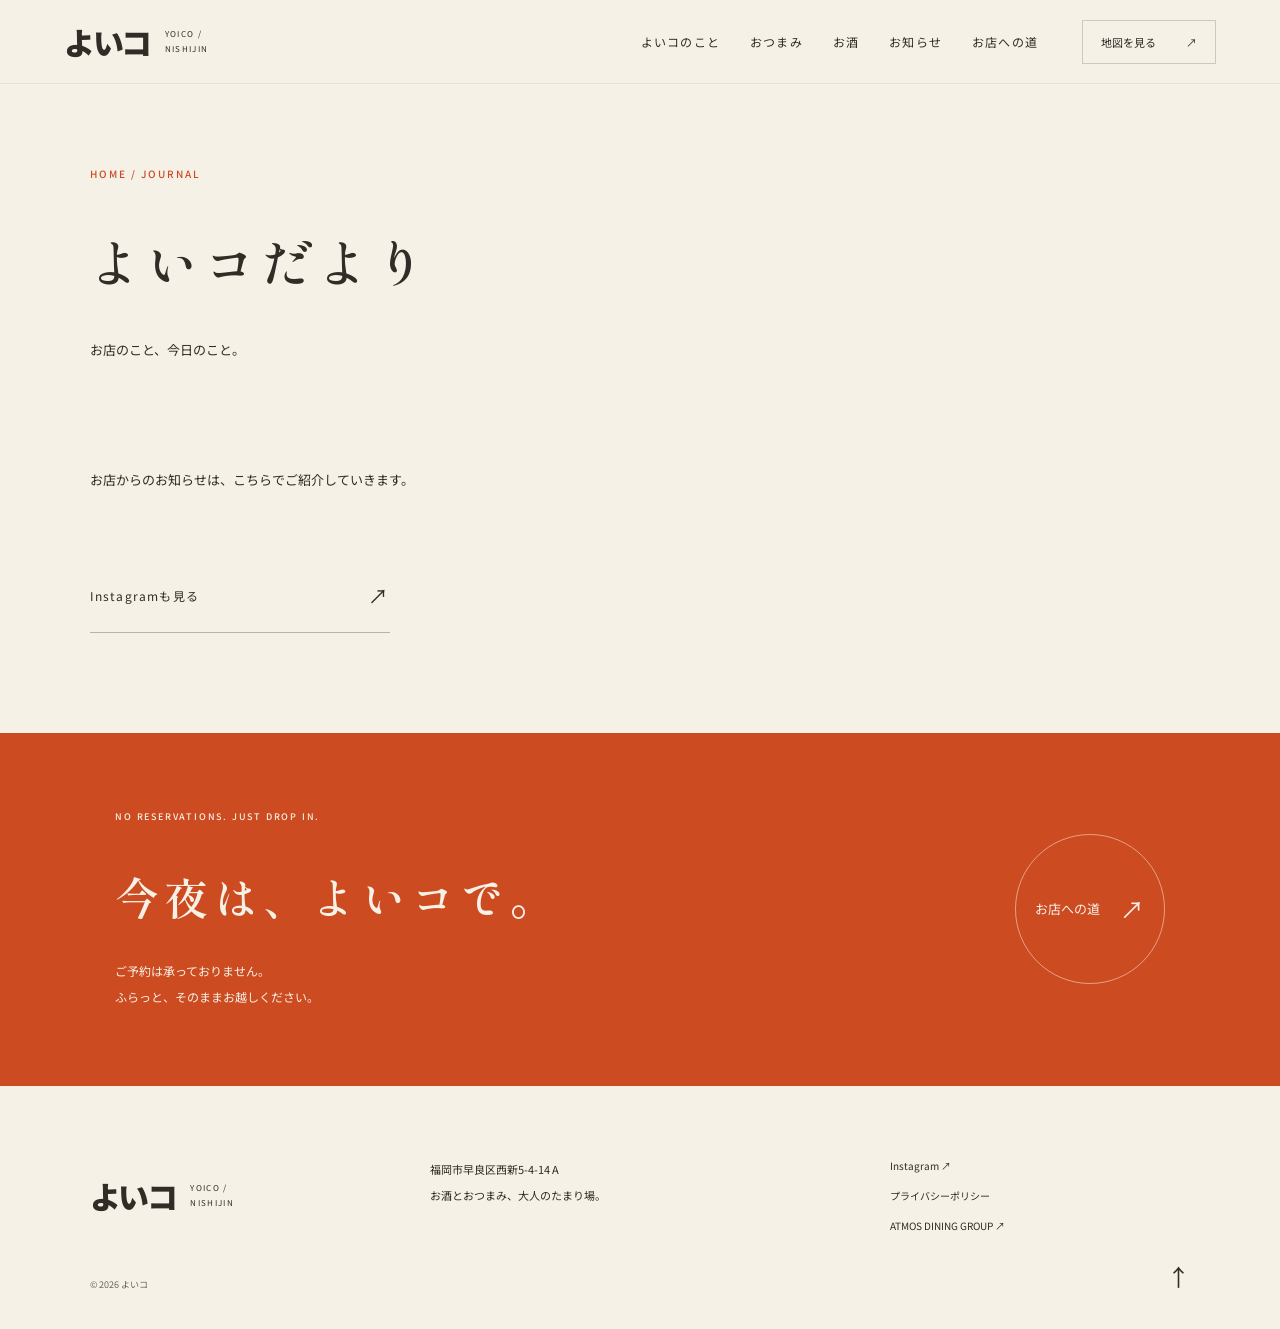
==== blog/index.html @ 9833bca7 "Build Yoico Nishijin site with vermilion noren entrance and real shop photography" ====
<!doctype html><html lang="ja"><head><meta charset="utf-8"><meta name="viewport" content="width=device-width,initial-scale=1"><meta name="theme-color" content="#ce4b21"><title>お知らせ｜よいコ 西新</title><meta name="description" content="よいコのお知らせ。営業のご案内やお店の日々をお届けします。"><meta name="robots" content="index,follow"><link id="canonical-link" rel="canonical" href="https://atmos-dining.github.io/yoico-site/blog/"><meta property="og:type" content="website"><meta property="og:locale" content="ja_JP"><meta property="og:site_name" content="よいコ"><meta property="og:title" content="お知らせ｜よいコ 西新"><meta property="og:description" content="よいコのお知らせ。営業のご案内やお店の日々をお届けします。"><meta id="og-url" property="og:url" content="https://atmos-dining.github.io/yoico-site/blog/"><meta property="og:image" content="https://atmos-dining.github.io/yoico-site/images/yoico-exterior.jpg"><meta name="twitter:card" content="summary_large_image"><link rel="icon" href="../images/favicon.svg" type="image/svg+xml"><link rel="preconnect" href="https://fonts.googleapis.com"><link rel="preconnect" href="https://fonts.gstatic.com" crossorigin><link href="https://fonts.googleapis.com/css2?family=Noto+Sans+JP:wght@400;500;700;900&family=Shippori+Mincho:wght@400;500;600;700&display=swap" rel="stylesheet"><link rel="stylesheet" href="../style.css"><script src="../site-config.js" defer></script><script src="../common.js" defer></script><script src="../vendor/blog-security.js" defer></script><script src="../blog.js" defer></script></head><body id="top" class="subpage"><a class="skip-link" href="#main">本文へスキップ</a><div id="site-header"><header class="site-header"><a class="brand" href="/yoico-site/" aria-label="よいコ トップ"><span class="logo-jp">よいコ</span><span class="logo-en">YOICO / NISHIJIN</span></a><nav class="desktop-nav" aria-label="メインナビゲーション"><a href="/yoico-site/#concept">よいコのこと</a><a href="/yoico-site/menu.html">おつまみ</a><a href="/yoico-site/drink.html">お酒</a><a href="/yoico-site/blog/">お知らせ</a><a href="/yoico-site/#access">お店への道</a></nav><a class="header-map" href="https://maps.app.goo.gl/1e6gciR9RLULjyuq7" target="_blank" rel="noopener">地図を見る <span>↗</span></a><button class="nav-toggle" aria-controls="mobile-nav" aria-expanded="false" aria-label="メニューを開く"><span></span><span></span></button><nav id="mobile-nav" class="drawer" aria-label="モバイルナビゲーション" hidden><a href="/yoico-site/#concept">よいコのこと</a><a href="/yoico-site/menu.html">おつまみ</a><a href="/yoico-site/drink.html">お酒</a><a href="/yoico-site/blog/">お知らせ</a><a href="/yoico-site/#access">お店への道</a><a href="https://www.instagram.com/yoico_nishijin/" target="_blank" rel="noopener">Instagram ↗</a></nav></header></div><main id="main"><header class="page-heading wrap"><p class="eyebrow"><a href="/yoico-site/">HOME</a> / JOURNAL</p><h1>よいコだより</h1><p>お店のこと、今日のこと。</p></header><section class="wrap blog-content"><div id="posts-list" aria-live="polite">お知らせを読み込んでいます。</div><a class="text-link" href="https://www.instagram.com/yoico_nishijin/" target="_blank" rel="noopener">Instagramも見る <span>↗</span></a></section></main><div id="site-bottom"><section class="drop-in"><div><p class="eyebrow">NO RESERVATIONS. JUST DROP IN.</p><h2>今夜は、よいコで。</h2><p>ご予約は承っておりません。<br>ふらっと、そのままお越しください。</p></div><a class="round-link" href="https://maps.app.goo.gl/1e6gciR9RLULjyuq7" target="_blank" rel="noopener">お店への道 <span>↗</span></a></section><footer class="footer"><a class="brand" href="/yoico-site/"><span class="logo-jp">よいコ</span><span class="logo-en">YOICO / NISHIJIN</span></a><p>福岡市早良区西新5-4-14 A<br>お酒とおつまみ、大人のたまり場。</p><div><a href="https://www.instagram.com/yoico_nishijin/" target="_blank" rel="noopener">Instagram ↗</a><a href="/yoico-site/privacy.html">プライバシーポリシー</a><a href="https://atmos-dining.com/" target="_blank" rel="noopener">ATMOS DINING GROUP ↗</a></div><small>© <span>2026</span> よいコ</small><a href="#top" class="back-top" aria-label="ページの先頭へ">↑</a></footer></div></body></html>
---- style.css ----
:root{--paper:#f6f1e7;--ink:#302c26;--orange:#cd4b20;--light:#eae3d5;--serif:'Shippori Mincho','Yu Mincho',serif;--sans:'Noto Sans JP',sans-serif}*{box-sizing:border-box}html{scroll-behavior:smooth;scroll-padding-top:95px}body{margin:0;background:var(--paper);color:var(--ink);font-family:var(--sans);font-size:14px;line-height:2}h1,h2,h3,p{margin:0}h1,h2,h3{font-family:var(--serif);font-weight:600}a{color:inherit;text-decoration:none}a:hover{opacity:.8}button{font:inherit}img{display:block;width:100%;height:auto}button,a,summary{-webkit-tap-highlight-color:transparent}button:focus-visible,a:focus-visible,summary:focus-visible{outline:2px solid var(--orange);outline-offset:6px}[hidden]{display:none!important}.wrap{width:min(1180px,86%);margin-inline:auto}.eyebrow{font-size:10px;letter-spacing:.2em;font-family:var(--sans);color:var(--orange);margin-bottom:26px;font-weight:500}.skip-link{position:fixed;top:-100px;left:20px;background:var(--paper);padding:12px 18px;z-index:1000}.skip-link:focus{top:12px}.site-header{height:84px;position:fixed;inset:0 0 auto;z-index:20;display:flex;align-items:center;gap:44px;padding:0 5%;background:#f6f1e7f5;border-bottom:1px solid #302c2614}.brand{display:flex;align-items:center;gap:15px;white-space:nowrap}.logo-jp{font-family:var(--sans);font-weight:900;font-size:31px;letter-spacing:-.08em;line-height:1}.logo-en{font-size:8px;letter-spacing:.17em;line-height:1.8;max-width:70px;white-space:normal}.desktop-nav{display:flex;gap:30px;margin-left:auto;font-size:12px;letter-spacing:.1em}.header-map{font-size:11px;border:1px solid #302c2633;padding:10px 18px;display:flex;gap:30px}.nav-toggle{display:none}.subpage main{padding-top:84px}.noren-scene{position:relative;height:100svh;min-height:680px;background:#29251f}.noren-scene.motion-enabled{height:180svh;min-height:1224px}.noren-stage{position:sticky;top:0;height:100svh;min-height:680px;overflow:hidden;isolation:isolate;color:#fff8e9}.noren-photo{position:absolute;inset:0;width:100%;height:100%;object-fit:cover;object-position:50% 54%;will-change:transform}.noren-shade{position:absolute;inset:0;background:linear-gradient(0deg,#16130edf,#16130e30 65%,#16130e30);pointer-events:none}.noren-cloth{position:absolute;top:0;left:0;right:0;height:66%;display:grid;grid-template-columns:repeat(4,1fr);gap:3px;z-index:2;perspective:1400px;pointer-events:none}.noren-panel{position:relative;background-color:#cf4e12;background-image:linear-gradient(90deg,#52250012,transparent 25%,#fff2 48%,transparent 72%,#45180015),repeating-linear-gradient(0deg,transparent 0 2px,#fff1 2px 3px);box-shadow:0 18px 30px #0004;transform-origin:50% 0;will-change:transform;backface-visibility:hidden;border-radius:0 0 2% 2%}.noren-panel:after{content:'';position:absolute;inset:auto 0 12px;border-bottom:1px solid #6a230333}.noren-panel:nth-child(2){height:99%}.noren-panel:nth-child(3){height:99.5%}.cloth-fallback{position:absolute;top:110px;left:24%;font-family:var(--sans);font-weight:900;font-size:clamp(55px,8vw,120px);line-height:.95;color:#fff4d7}.cloth-note{position:absolute;bottom:40px;right:22%;font:11px/1.8 monospace;letter-spacing:.3em}.noren-welcome{position:absolute;left:7%;bottom:78px;text-shadow:0 2px 20px #0008;z-index:1}.noren-welcome h1{position:absolute;clip-path:inset(50%);width:1px;height:1px;overflow:hidden}.noren-kicker{font-size:10px;letter-spacing:.25em;margin-bottom:14px}.noren-welcome h2{font:500 clamp(34px,4.3vw,60px)/1.5 var(--serif);letter-spacing:.18em}.noren-hours{font-size:11px;letter-spacing:.14em;margin-top:18px}.noren-corner{position:absolute;right:7%;bottom:82px;text-align:right}.noren-corner span{font-size:9px;letter-spacing:.2em}.noren-corner p{font:16px/2 var(--serif);letter-spacing:.1em;margin-top:16px}.noren-enter{position:absolute;bottom:22px;left:50%;transform:translateX(-50%);z-index:4;background:none;border:0;color:#fff8e9;cursor:pointer;display:flex;align-items:center;gap:22px;font-size:10px;letter-spacing:.18em;padding:15px 20px}.noren-enter i{font-style:normal;font-size:22px;animation:invite 2s infinite}.noren-stage :focus-visible{outline-color:#fff8e9}@keyframes invite{50%{transform:translateY(6px)}}.home-strip{display:flex;justify-content:space-between;gap:20px;padding:21px 7%;background:var(--orange);color:var(--paper);font-size:10px;letter-spacing:.16em}.intro{display:grid;grid-template-columns:1fr 1fr;gap:12%;padding-block:130px}.intro-title{position:relative}.intro h2,.section-head h2,.drink-copy h2,.space h2{font-size:clamp(32px,3.7vw,49px);line-height:1.9;letter-spacing:.12em}.intro-copy{padding-top:48px;font-size:14px;line-height:2.6}.intro-copy p+p{margin-top:28px}.vertical-note{writing-mode:vertical-rl;position:absolute;right:0;top:30px;font-size:11px;letter-spacing:.25em}.text-link{display:flex;justify-content:space-between;align-items:center;max-width:300px;gap:30px;border-bottom:1px solid #302c2650;font-size:12px;letter-spacing:.1em;padding:16px 0;margin-top:32px}.text-link span{font-size:20px}.food{background:#eae2d3;padding-block:95px 110px}.section-head{display:flex;justify-content:space-between;align-items:end;gap:30px;margin-bottom:55px}.section-head>p{font-size:12px;line-height:2.4;padding-bottom:10px}.signature{display:grid;grid-template-columns:1.25fr 1fr;align-items:center;gap:9%;padding-right:7%}.signature-photo{position:relative}.signature-photo img{height:530px;object-fit:cover}.signature-photo>span{position:absolute;right:-28px;top:35px;writing-mode:vertical-rl;padding:24px 16px;background:var(--orange);color:var(--paper);font:19px var(--serif);letter-spacing:.2em}.number{font-size:9px;letter-spacing:.18em;color:var(--orange)}.signature h3{font-size:clamp(25px,3vw,40px);letter-spacing:.05em;margin:24px 0 10px}.signature .sub{font-family:var(--serif);font-size:17px;margin-bottom:30px}.signature-copy>p{font-size:13px;line-height:2.5}.drink-section{display:grid;grid-template-columns:1fr 1.15fr;gap:10%;padding-block:130px;align-items:center}.drink-copy>p:not(.eyebrow){font-size:13px;line-height:2.5;margin-top:28px}.drink-photos{position:relative;padding:0 70px 80px 0}.drink-photos img:first-child{height:470px;object-fit:cover}.drink-photos img:nth-child(2){position:absolute;width:48%;height:245px;object-fit:cover;right:0;bottom:0;border:9px solid var(--paper)}.drink-photos>span{writing-mode:vertical-rl;position:absolute;right:20px;top:20px;font-size:9px;letter-spacing:.2em}.space{display:grid;grid-template-columns:1.2fr 1fr;background:#34342e;color:var(--paper);align-items:center}.space-image img{height:650px;object-fit:cover}.space-copy{padding:60px 16%;position:relative}.space .eyebrow{color:#e99b72}.space h2{font-size:35px}.space-copy>p:not(.eyebrow){font-size:12px;line-height:2.6;margin-top:30px}.space-stamp{display:block;margin-top:30px;color:#e99b72;border:1px solid #e99b7277;border-radius:50%;width:76px;height:76px;padding-top:16px;text-align:center;line-height:1.6;font:14px/1.6 var(--serif);transform:rotate(-8deg)}.news{padding-block:90px;display:grid;grid-template-columns:1fr 1.6fr;gap:12%;border-bottom:1px solid #302c2625}.news h2{font-size:30px;letter-spacing:.1em}.news>div:last-child{padding-top:25px;font-size:13px;line-height:2.5}.instagram-link{font:25px var(--serif);display:flex;justify-content:space-between;gap:25px;margin-top:25px}.access{padding-block:110px}.access-en{font:italic 24px Georgia,serif;color:var(--orange)}.access-grid{display:grid;grid-template-columns:1.1fr 1fr;gap:8%;align-items:center}.access-grid>img{height:590px;object-fit:cover}.access-info h3{font-size:35px}.access-info h3 small{font:10px var(--sans);letter-spacing:.18em;margin-left:15px}.access-info dl{margin:20px 0 32px}.access-info dl>div{display:grid;grid-template-columns:80px 1fr;gap:15px;padding:17px 0;border-bottom:1px solid #302c2625;font-size:12px}.access-info dt{font-weight:500}.access-info dd{margin:0;line-height:2}.access-info dd span{font-size:11px;color:#655e54}.button{display:flex;align-items:center;justify-content:space-between;gap:30px;background:var(--ink);color:var(--paper);padding:18px 24px;font-size:12px}.faq{padding:0 0 100px}.faq h2{font-size:28px;margin-bottom:35px}.faq details{border-top:1px solid #302c2630;padding:20px 0}.faq details:last-child{border-bottom:1px solid #302c2630}.faq summary{cursor:pointer;list-style:none;display:flex;justify-content:space-between;font-size:13px;padding:6px 0}.faq summary:after{content:'+';font-size:18px}.faq details[open] summary:after{content:'−'}.faq details p{font-size:12px;line-height:2.2;max-width:800px;padding-top:15px}.drop-in{background:var(--orange);color:var(--paper);padding:75px 9%;display:flex;justify-content:space-between;align-items:center}.drop-in .eyebrow{color:var(--paper);font-size:9px}.drop-in h2{font-size:44px;letter-spacing:.12em;margin-bottom:18px}.drop-in p:not(.eyebrow){font-size:12px;line-height:2.2}.round-link{width:150px;height:150px;border:1px solid #fff7;border-radius:50%;display:flex;align-items:center;justify-content:center;gap:20px;font-size:13px}.round-link span{font-size:24px}.footer{padding:70px 7% 35px;display:grid;grid-template-columns:1fr 1.4fr 1fr;gap:40px;position:relative}.footer p{font-size:11px;line-height:2.4}.footer>div{display:flex;flex-direction:column;gap:10px;font-size:10px}.footer small{font-size:9px;color:#6d6254}.footer .back-top{position:absolute;right:7%;bottom:30px;font-size:23px}.page-heading{padding:80px 0 65px}.page-heading h1{font-size:clamp(34px,4vw,53px);letter-spacing:.12em;margin-bottom:22px}.page-heading>p:not(.eyebrow){font-size:13px;line-height:2.5}.menu-feature{display:grid;grid-template-columns:1.2fr 1fr;gap:9%;align-items:center}.menu-feature img{height:460px;object-fit:cover}.menu-feature h2{font-size:32px;margin-bottom:25px}.menu-feature p:not(.eyebrow){font-size:13px;line-height:2.5}.menu-notes{padding-block:90px 110px}.menu-notes h2{font-size:30px;margin-bottom:30px}.menu-lines{display:grid;grid-template-columns:1fr 1fr;gap:60px}.menu-lines article{border-top:1px solid #302c2640;padding:25px 0}.menu-lines h3{font-size:23px;margin-bottom:20px}.menu-lines p,.menu-note{font-size:12px;line-height:2.5}.menu-note{margin-top:40px;color:#655e54}.drink-grid{display:grid;grid-template-columns:1fr 1fr;gap:60px}.drink-grid img{height:430px;object-fit:cover;margin-bottom:35px}.drink-grid h2{font-size:30px;margin-bottom:20px}.drink-grid p:not(.eyebrow){font-size:13px;line-height:2.5}.blog-content{padding-bottom:100px}.news-list{width:100%}.news-link{display:grid;grid-template-columns:100px 1fr 20px;gap:25px;padding:25px 0;border-bottom:1px solid #302c2630;align-items:center}.news-link time{font-size:11px;color:var(--orange)}.news-link h3{font:14px var(--sans)}.status-box{font-size:13px;padding:35px 0}.article-container{max-width:800px;padding-bottom:100px}.article-container h2{font-size:24px;margin:30px 0 20px}.article-container p{line-height:2.5;margin-bottom:25px}.article-header h1{font-size:34px;margin:20px 0}.article-image{margin:35px 0;max-height:600px;object-fit:contain}.article-body img{height:auto;max-width:100%}.article-tags{display:flex;gap:15px;font-size:11px}.article-tags span{background:var(--light);padding:4px 12px}
@media(max-width:1000px){.desktop-nav{gap:17px}.site-header{gap:20px}.logo-en{display:none}.space-copy{padding:50px 10%}.space h2{font-size:28px}.vertical-note{display:none}}
@media(max-width:700px){html{scroll-padding-top:78px}.wrap{width:86%}.site-header{height:70px;padding:0 7%;gap:20px}.desktop-nav{display:none}.logo-jp{font-size:29px}.header-map{margin-left:auto;font-size:10px;padding:7px 12px;gap:20px}.nav-toggle{display:flex;flex-direction:column;justify-content:center;gap:7px;width:32px;height:44px;background:none;border:0;padding:4px;cursor:pointer}.nav-toggle span{height:1px;width:24px;background:var(--ink)}.drawer{position:absolute;top:70px;left:0;right:0;background:var(--paper);padding:25px 7% 35px;box-shadow:0 10px 15px #0001}.drawer a{display:block;padding:12px 0;border-bottom:1px solid #302c2620;font-size:14px}.subpage main{padding-top:70px}.noren-scene,.noren-stage{min-height:630px}.noren-scene.motion-enabled{min-height:1134px}.noren-cloth{height:61%;gap:2px}.cloth-fallback{font-size:55px;top:100px;left:14%}.cloth-note{right:12%;font-size:8px;letter-spacing:.15em}.noren-welcome{left:7%;bottom:85px}.noren-kicker{font-size:9px}.noren-welcome h2{font-size:36px;line-height:1.5}.noren-hours{font-size:9px;letter-spacing:.05em;margin-top:12px}.noren-corner{right:7%;bottom:105px}.noren-corner span{display:none}.noren-corner p{font-size:11px;writing-mode:vertical-rl;line-height:2;letter-spacing:.14em}.noren-enter{font-size:9px;bottom:13px;white-space:nowrap}.home-strip{padding:16px 7%;font-size:9px}.home-strip span:last-child{font-size:7px;max-width:135px;text-align:right}.intro{grid-template-columns:1fr;gap:30px;padding-block:75px}.intro h2,.section-head h2,.drink-copy h2{font-size:35px;line-height:1.8}.eyebrow{font-size:9px;margin-bottom:22px}.intro-copy{padding:0;font-size:12px;line-height:2.7}.food{padding-block:65px}.section-head{display:block;margin-bottom:35px}.section-head>p{margin-top:25px;font-size:11px}.signature{display:block;padding:0}.signature-photo{margin-right:7%}.signature-photo img{height:330px}.signature-photo>span{right:-20px;padding:18px 12px;font-size:16px}.signature-copy{padding:35px 7% 0}.signature h3{font-size:29px;margin-top:17px}.signature .sub{font-size:15px;margin-bottom:20px}.signature-copy>p{font-size:12px}.drink-section{grid-template-columns:1fr;gap:40px;padding-block:75px}.drink-photos{padding:0 50px 60px 0}.drink-photos img:first-child{height:340px}.drink-photos img:nth-child(2){height:185px;border-width:6px}.drink-copy>p:not(.eyebrow){font-size:12px}.space{grid-template-columns:1fr}.space-image img{height:340px}.space-copy{padding:45px 7% 55px}.space h2{font-size:32px}.space-stamp{position:absolute;right:10%;bottom:55px}.news{grid-template-columns:1fr;gap:20px;padding-block:65px}.news h2{font-size:28px}.news>div:last-child{font-size:12px;padding-top:0}.instagram-link{font-size:24px}.access{padding-block:75px}.access h2{font-size:30px}.access-en{display:none}.access-grid{grid-template-columns:1fr;gap:35px}.access-grid>img{height:330px}.access-info h3{font-size:29px}.access-info dl>div{grid-template-columns:70px 1fr;font-size:12px}.faq{padding-bottom:70px}.drop-in{padding:55px 7%;gap:15px}.drop-in h2{font-size:29px}.drop-in .eyebrow{font-size:7px}.drop-in p:not(.eyebrow){font-size:11px}.round-link{flex-shrink:0;width:93px;height:93px;font-size:10px;gap:5px}.round-link span{font-size:18px}.footer{grid-template-columns:1fr;gap:25px;padding-block:50px 30px}.footer>div{gap:14px}.page-heading{padding-block:55px 40px}.page-heading h1{font-size:32px;letter-spacing:.08em}.page-heading>p:not(.eyebrow){font-size:12px}.menu-feature{grid-template-columns:1fr;gap:30px}.menu-feature img{height:300px}.menu-feature h2{font-size:28px}.menu-notes{padding-block:60px 75px}.menu-notes h2{font-size:26px}.menu-lines{grid-template-columns:1fr;gap:20px}.menu-lines h3{font-size:22px}.drink-grid{grid-template-columns:1fr;gap:50px}.drink-grid img{height:330px}.drink-grid h2{font-size:27px}.news-link{grid-template-columns:70px 1fr 15px;gap:15px}.news-link h3{font-size:12px}.news-link time{font-size:10px}.article-header h1{font-size:27px}}
@media(prefers-reduced-motion:reduce){html{scroll-behavior:auto}.noren-enter i{animation:none}.noren-panel,.noren-photo{will-change:auto}.noren-scene.motion-enabled{height:100svh;min-height:630px}}
/* Reconstructed from the actual shop's four-panel vermilion noren. */
.noren-panel{background-image:url('./images/noren-design.jpg');background-size:400% 100%;background-repeat:no-repeat}.noren-panel:nth-child(1){background-position:0 0}.noren-panel:nth-child(2){background-position:33.3333% 0}.noren-panel:nth-child(3){background-position:66.6667% 0}.noren-panel:nth-child(4){background-position:100% 0}.cloth-fallback,.cloth-note{display:none}
@media(max-width:700px){.noren-cloth{top:70px;height:43%}.noren-welcome{bottom:110px}.noren-corner{bottom:130px}.noren-cloth .noren-panel{background-size:400% 100%}}
@media(min-width:701px){.noren-cloth{top:84px;height:calc(64% - 84px)}.noren-welcome h2{font-size:46px;line-height:1.45}.noren-welcome{bottom:78px}.noren-kicker{margin-bottom:10px}.noren-hours{margin-top:14px}}
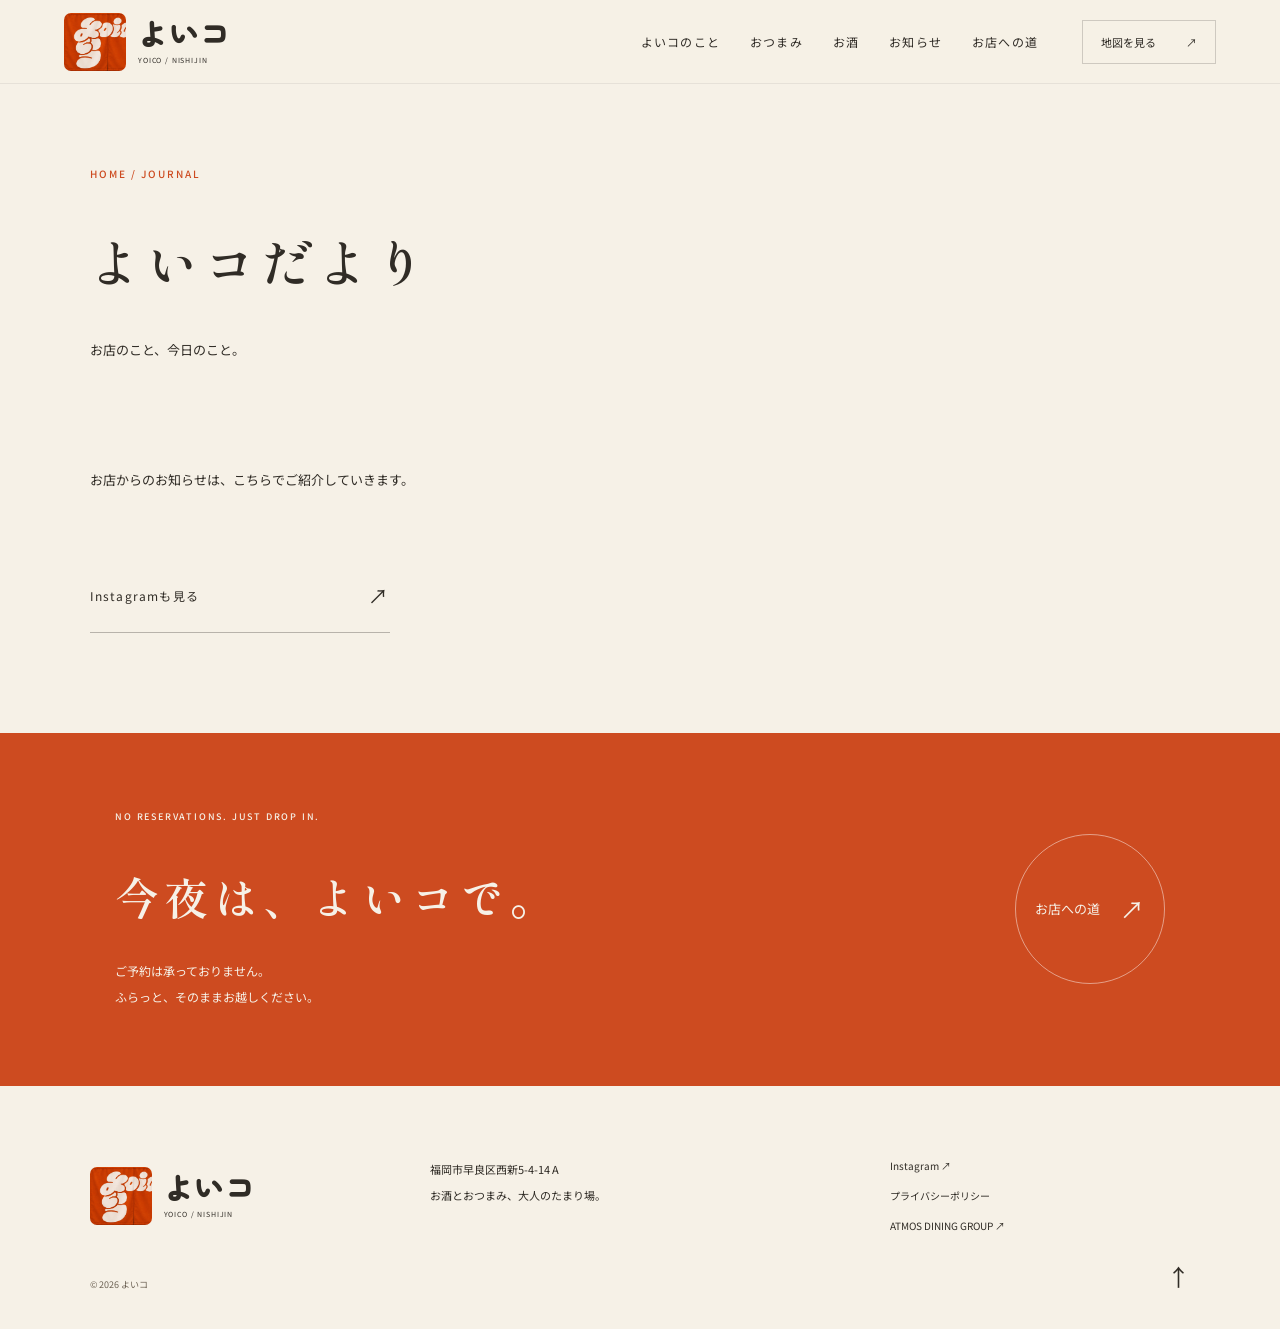
==== commit ca62b94f: "Refine tall noren entrance and rounded logo branding" ====
--- a/blog/index.html
+++ b/blog/index.html
@@ -1 +1 @@
-<!doctype html><html lang="ja"><head><meta charset="utf-8"><meta name="viewport" content="width=device-width,initial-scale=1"><meta name="theme-color" content="#ce4b21"><title>お知らせ｜よいコ 西新</title><meta name="description" content="よいコのお知らせ。営業のご案内やお店の日々をお届けします。"><meta name="robots" content="index,follow"><link id="canonical-link" rel="canonical" href="https://atmos-dining.github.io/yoico-site/blog/"><meta property="og:type" content="website"><meta property="og:locale" content="ja_JP"><meta property="og:site_name" content="よいコ"><meta property="og:title" content="お知らせ｜よいコ 西新"><meta property="og:description" content="よいコのお知らせ。営業のご案内やお店の日々をお届けします。"><meta id="og-url" property="og:url" content="https://atmos-dining.github.io/yoico-site/blog/"><meta property="og:image" content="https://atmos-dining.github.io/yoico-site/images/yoico-exterior.jpg"><meta name="twitter:card" content="summary_large_image"><link rel="icon" href="../images/favicon.svg" type="image/svg+xml"><link rel="preconnect" href="https://fonts.googleapis.com"><link rel="preconnect" href="https://fonts.gstatic.com" crossorigin><link href="https://fonts.googleapis.com/css2?family=Noto+Sans+JP:wght@400;500;700;900&family=Shippori+Mincho:wght@400;500;600;700&display=swap" rel="stylesheet"><link rel="stylesheet" href="../style.css"><script src="../site-config.js" defer></script><script src="../common.js" defer></script><script src="../vendor/blog-security.js" defer></script><script src="../blog.js" defer></script></head><body id="top" class="subpage"><a class="skip-link" href="#main">本文へスキップ</a><div id="site-header"><header class="site-header"><a class="brand" href="/yoico-site/" aria-label="よいコ トップ"><span class="logo-jp">よいコ</span><span class="logo-en">YOICO / NISHIJIN</span></a><nav class="desktop-nav" aria-label="メインナビゲーション"><a href="/yoico-site/#concept">よいコのこと</a><a href="/yoico-site/menu.html">おつまみ</a><a href="/yoico-site/drink.html">お酒</a><a href="/yoico-site/blog/">お知らせ</a><a href="/yoico-site/#access">お店への道</a></nav><a class="header-map" href="https://maps.app.goo.gl/1e6gciR9RLULjyuq7" target="_blank" rel="noopener">地図を見る <span>↗</span></a><button class="nav-toggle" aria-controls="mobile-nav" aria-expanded="false" aria-label="メニューを開く"><span></span><span></span></button><nav id="mobile-nav" class="drawer" aria-label="モバイルナビゲーション" hidden><a href="/yoico-site/#concept">よいコのこと</a><a href="/yoico-site/menu.html">おつまみ</a><a href="/yoico-site/drink.html">お酒</a><a href="/yoico-site/blog/">お知らせ</a><a href="/yoico-site/#access">お店への道</a><a href="https://www.instagram.com/yoico_nishijin/" target="_blank" rel="noopener">Instagram ↗</a></nav></header></div><main id="main"><header class="page-heading wrap"><p class="eyebrow"><a href="/yoico-site/">HOME</a> / JOURNAL</p><h1>よいコだより</h1><p>お店のこと、今日のこと。</p></header><section class="wrap blog-content"><div id="posts-list" aria-live="polite">お知らせを読み込んでいます。</div><a class="text-link" href="https://www.instagram.com/yoico_nishijin/" target="_blank" rel="noopener">Instagramも見る <span>↗</span></a></section></main><div id="site-bottom"><section class="drop-in"><div><p class="eyebrow">NO RESERVATIONS. JUST DROP IN.</p><h2>今夜は、よいコで。</h2><p>ご予約は承っておりません。<br>ふらっと、そのままお越しください。</p></div><a class="round-link" href="https://maps.app.goo.gl/1e6gciR9RLULjyuq7" target="_blank" rel="noopener">お店への道 <span>↗</span></a></section><footer class="footer"><a class="brand" href="/yoico-site/"><span class="logo-jp">よいコ</span><span class="logo-en">YOICO / NISHIJIN</span></a><p>福岡市早良区西新5-4-14 A<br>お酒とおつまみ、大人のたまり場。</p><div><a href="https://www.instagram.com/yoico_nishijin/" target="_blank" rel="noopener">Instagram ↗</a><a href="/yoico-site/privacy.html">プライバシーポリシー</a><a href="https://atmos-dining.com/" target="_blank" rel="noopener">ATMOS DINING GROUP ↗</a></div><small>© <span>2026</span> よいコ</small><a href="#top" class="back-top" aria-label="ページの先頭へ">↑</a></footer></div></body></html>+<!doctype html><html lang="ja"><head><meta charset="utf-8"><meta name="viewport" content="width=device-width,initial-scale=1"><meta name="theme-color" content="#ce4b21"><title>お知らせ｜よいコ 西新</title><meta name="description" content="よいコのお知らせ。営業のご案内やお店の日々をお届けします。"><meta name="robots" content="index,follow"><link id="canonical-link" rel="canonical" href="https://atmos-dining.github.io/yoico-site/blog/"><meta property="og:type" content="website"><meta property="og:locale" content="ja_JP"><meta property="og:site_name" content="よいコ"><meta property="og:title" content="お知らせ｜よいコ 西新"><meta property="og:description" content="よいコのお知らせ。営業のご案内やお店の日々をお届けします。"><meta id="og-url" property="og:url" content="https://atmos-dining.github.io/yoico-site/blog/"><meta property="og:image" content="https://atmos-dining.github.io/yoico-site/images/yoico-exterior.jpg"><meta name="twitter:card" content="summary_large_image"><link rel="icon" href="../images/favicon.svg" type="image/svg+xml"><link rel="preconnect" href="https://fonts.googleapis.com"><link rel="preconnect" href="https://fonts.gstatic.com" crossorigin><link href="https://fonts.googleapis.com/css2?family=Zen+Maru+Gothic:wght@700;900&family=Noto+Sans+JP:wght@400;500;700;900&family=Shippori+Mincho:wght@400;500;600;700&display=swap" rel="stylesheet"><link rel="stylesheet" href="../style.css"><script src="../site-config.js" defer></script><script src="../common.js" defer></script><script src="../vendor/blog-security.js" defer></script><script src="../blog.js" defer></script></head><body id="top" class="subpage"><a class="skip-link" href="#main">本文へスキップ</a><div id="site-header"><header class="site-header"><a class="brand" href="/yoico-site/" aria-label="よいコ トップ"><img class="brand-mark" src="../images/noren-design.jpg" alt="" width="62" height="58"><span class="brand-name"><span class="logo-jp">よいコ</span><span class="logo-en">YOICO / NISHIJIN</span></span></a><nav class="desktop-nav" aria-label="メインナビゲーション"><a href="/yoico-site/#concept">よいコのこと</a><a href="/yoico-site/menu.html">おつまみ</a><a href="/yoico-site/drink.html">お酒</a><a href="/yoico-site/blog/">お知らせ</a><a href="/yoico-site/#access">お店への道</a></nav><a class="header-map" href="https://maps.app.goo.gl/1e6gciR9RLULjyuq7" target="_blank" rel="noopener">地図を見る <span>↗</span></a><button class="nav-toggle" aria-controls="mobile-nav" aria-expanded="false" aria-label="メニューを開く"><span></span><span></span></button><nav id="mobile-nav" class="drawer" aria-label="モバイルナビゲーション" hidden><a href="/yoico-site/#concept">よいコのこと</a><a href="/yoico-site/menu.html">おつまみ</a><a href="/yoico-site/drink.html">お酒</a><a href="/yoico-site/blog/">お知らせ</a><a href="/yoico-site/#access">お店への道</a><a href="https://www.instagram.com/yoico_nishijin/" target="_blank" rel="noopener">Instagram ↗</a></nav></header></div><main id="main"><header class="page-heading wrap"><p class="eyebrow"><a href="/yoico-site/">HOME</a> / JOURNAL</p><h1>よいコだより</h1><p>お店のこと、今日のこと。</p></header><section class="wrap blog-content"><div id="posts-list" aria-live="polite">お知らせを読み込んでいます。</div><a class="text-link" href="https://www.instagram.com/yoico_nishijin/" target="_blank" rel="noopener">Instagramも見る <span>↗</span></a></section></main><div id="site-bottom"><section class="drop-in"><div><p class="eyebrow">NO RESERVATIONS. JUST DROP IN.</p><h2>今夜は、よいコで。</h2><p>ご予約は承っておりません。<br>ふらっと、そのままお越しください。</p></div><a class="round-link" href="https://maps.app.goo.gl/1e6gciR9RLULjyuq7" target="_blank" rel="noopener">お店への道 <span>↗</span></a></section><footer class="footer"><a class="brand" href="/yoico-site/"><img class="brand-mark" src="../images/noren-design.jpg" alt="" width="62" height="58"><span class="brand-name"><span class="logo-jp">よいコ</span><span class="logo-en">YOICO / NISHIJIN</span></span></a><p>福岡市早良区西新5-4-14 A<br>お酒とおつまみ、大人のたまり場。</p><div><a href="https://www.instagram.com/yoico_nishijin/" target="_blank" rel="noopener">Instagram ↗</a><a href="/yoico-site/privacy.html">プライバシーポリシー</a><a href="https://atmos-dining.com/" target="_blank" rel="noopener">ATMOS DINING GROUP ↗</a></div><small>© <span>2026</span> よいコ</small><a href="#top" class="back-top" aria-label="ページの先頭へ">↑</a></footer></div></body></html>
--- a/style.css
+++ b/style.css
@@ -5,4 +5,9 @@
 /* Reconstructed from the actual shop's four-panel vermilion noren. */
 .noren-panel{background-image:url('./images/noren-design.jpg');background-size:400% 100%;background-repeat:no-repeat}.noren-panel:nth-child(1){background-position:0 0}.noren-panel:nth-child(2){background-position:33.3333% 0}.noren-panel:nth-child(3){background-position:66.6667% 0}.noren-panel:nth-child(4){background-position:100% 0}.cloth-fallback,.cloth-note{display:none}
 @media(max-width:700px){.noren-cloth{top:70px;height:43%}.noren-welcome{bottom:110px}.noren-corner{bottom:130px}.noren-cloth .noren-panel{background-size:400% 100%}}
-@media(min-width:701px){.noren-cloth{top:84px;height:calc(64% - 84px)}.noren-welcome h2{font-size:46px;line-height:1.45}.noren-welcome{bottom:78px}.noren-kicker{margin-bottom:10px}.noren-hours{margin-top:14px}}
+@media(min-width:701px){.noren-cloth{top:84px;height:calc(76% - 84px)}.noren-welcome h2{font-size:46px;line-height:1.45}.noren-welcome{bottom:78px}.noren-kicker{margin-bottom:10px}.noren-hours{margin-top:14px}}
+@media(max-width:700px){.noren-cloth{height:52%}}
+
+/* A small noren brand mark with a friendly rounded shop name. */
+.brand{gap:12px}.brand-mark{width:62px;height:58px;object-fit:cover;object-position:left center;border-radius:7px;flex-shrink:0}.brand-name{display:flex;flex-direction:column;gap:7px}.logo-jp{font-family:'Zen Maru Gothic','Hiragino Maru Gothic ProN',sans-serif;font-weight:900;font-size:30px;letter-spacing:.03em}.logo-en{display:block;max-width:none;font-size:7px;letter-spacing:.12em;white-space:nowrap}.noren-welcome,.noren-corner{transition:opacity .25s}.motion-enabled .noren-welcome,.motion-enabled .noren-corner{opacity:var(--noren-open,0)}
+@media(max-width:700px){.site-header{gap:14px;padding-inline:5%}.brand{gap:9px}.brand-mark{width:47px;height:46px}.logo-jp{font-size:27px}.logo-en{font-size:6px}.header-map{padding:7px 10px;gap:10px}.brand-name{gap:5px}}
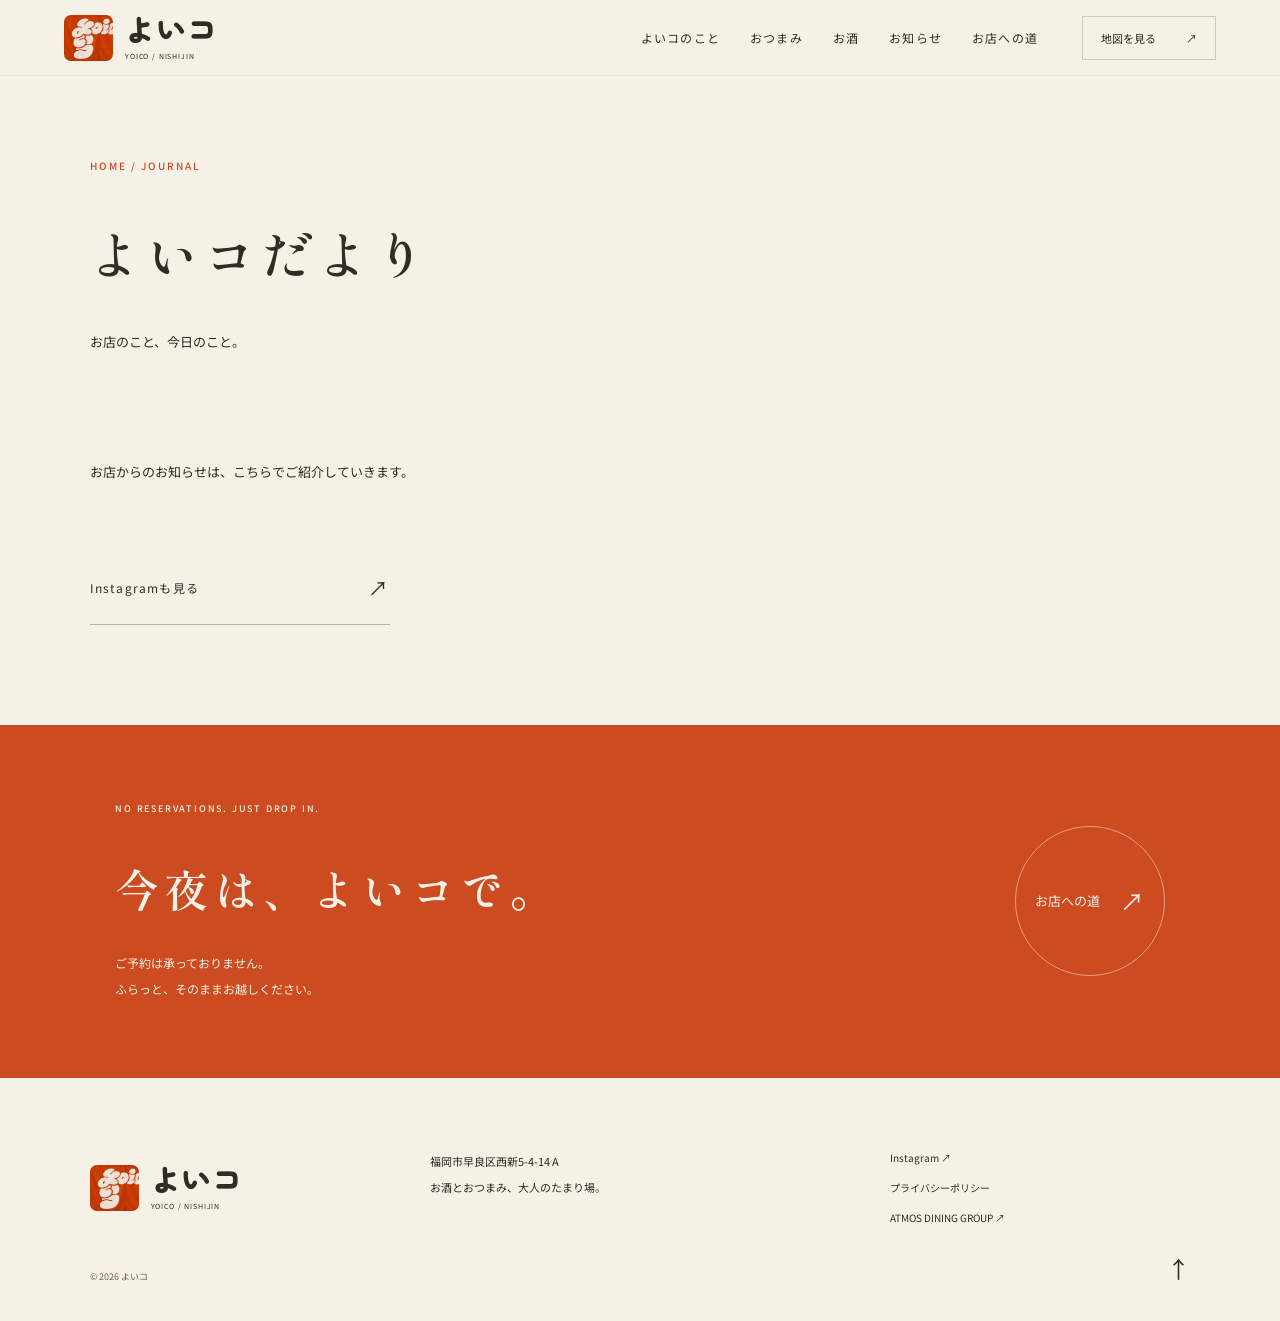
==== commit 69a79a45: "Keep noren operable in reduced motion and older WebKit; compact header" ====
--- a/blog/index.html
+++ b/blog/index.html
@@ -1 +1 @@
-<!doctype html><html lang="ja"><head><meta charset="utf-8"><meta name="viewport" content="width=device-width,initial-scale=1"><meta name="theme-color" content="#ce4b21"><title>お知らせ｜よいコ 西新</title><meta name="description" content="よいコのお知らせ。営業のご案内やお店の日々をお届けします。"><meta name="robots" content="index,follow"><link id="canonical-link" rel="canonical" href="https://atmos-dining.github.io/yoico-site/blog/"><meta property="og:type" content="website"><meta property="og:locale" content="ja_JP"><meta property="og:site_name" content="よいコ"><meta property="og:title" content="お知らせ｜よいコ 西新"><meta property="og:description" content="よいコのお知らせ。営業のご案内やお店の日々をお届けします。"><meta id="og-url" property="og:url" content="https://atmos-dining.github.io/yoico-site/blog/"><meta property="og:image" content="https://atmos-dining.github.io/yoico-site/images/yoico-exterior.jpg"><meta name="twitter:card" content="summary_large_image"><link rel="icon" href="../images/favicon.svg" type="image/svg+xml"><link rel="preconnect" href="https://fonts.googleapis.com"><link rel="preconnect" href="https://fonts.gstatic.com" crossorigin><link href="https://fonts.googleapis.com/css2?family=Zen+Maru+Gothic:wght@700;900&family=Noto+Sans+JP:wght@400;500;700;900&family=Shippori+Mincho:wght@400;500;600;700&display=swap" rel="stylesheet"><link rel="stylesheet" href="../style.css"><script src="../site-config.js" defer></script><script src="../common.js" defer></script><script src="../vendor/blog-security.js" defer></script><script src="../blog.js" defer></script></head><body id="top" class="subpage"><a class="skip-link" href="#main">本文へスキップ</a><div id="site-header"><header class="site-header"><a class="brand" href="/yoico-site/" aria-label="よいコ トップ"><img class="brand-mark" src="../images/noren-design.jpg" alt="" width="62" height="58"><span class="brand-name"><span class="logo-jp">よいコ</span><span class="logo-en">YOICO / NISHIJIN</span></span></a><nav class="desktop-nav" aria-label="メインナビゲーション"><a href="/yoico-site/#concept">よいコのこと</a><a href="/yoico-site/menu.html">おつまみ</a><a href="/yoico-site/drink.html">お酒</a><a href="/yoico-site/blog/">お知らせ</a><a href="/yoico-site/#access">お店への道</a></nav><a class="header-map" href="https://maps.app.goo.gl/1e6gciR9RLULjyuq7" target="_blank" rel="noopener">地図を見る <span>↗</span></a><button class="nav-toggle" aria-controls="mobile-nav" aria-expanded="false" aria-label="メニューを開く"><span></span><span></span></button><nav id="mobile-nav" class="drawer" aria-label="モバイルナビゲーション" hidden><a href="/yoico-site/#concept">よいコのこと</a><a href="/yoico-site/menu.html">おつまみ</a><a href="/yoico-site/drink.html">お酒</a><a href="/yoico-site/blog/">お知らせ</a><a href="/yoico-site/#access">お店への道</a><a href="https://www.instagram.com/yoico_nishijin/" target="_blank" rel="noopener">Instagram ↗</a></nav></header></div><main id="main"><header class="page-heading wrap"><p class="eyebrow"><a href="/yoico-site/">HOME</a> / JOURNAL</p><h1>よいコだより</h1><p>お店のこと、今日のこと。</p></header><section class="wrap blog-content"><div id="posts-list" aria-live="polite">お知らせを読み込んでいます。</div><a class="text-link" href="https://www.instagram.com/yoico_nishijin/" target="_blank" rel="noopener">Instagramも見る <span>↗</span></a></section></main><div id="site-bottom"><section class="drop-in"><div><p class="eyebrow">NO RESERVATIONS. JUST DROP IN.</p><h2>今夜は、よいコで。</h2><p>ご予約は承っておりません。<br>ふらっと、そのままお越しください。</p></div><a class="round-link" href="https://maps.app.goo.gl/1e6gciR9RLULjyuq7" target="_blank" rel="noopener">お店への道 <span>↗</span></a></section><footer class="footer"><a class="brand" href="/yoico-site/"><img class="brand-mark" src="../images/noren-design.jpg" alt="" width="62" height="58"><span class="brand-name"><span class="logo-jp">よいコ</span><span class="logo-en">YOICO / NISHIJIN</span></span></a><p>福岡市早良区西新5-4-14 A<br>お酒とおつまみ、大人のたまり場。</p><div><a href="https://www.instagram.com/yoico_nishijin/" target="_blank" rel="noopener">Instagram ↗</a><a href="/yoico-site/privacy.html">プライバシーポリシー</a><a href="https://atmos-dining.com/" target="_blank" rel="noopener">ATMOS DINING GROUP ↗</a></div><small>© <span>2026</span> よいコ</small><a href="#top" class="back-top" aria-label="ページの先頭へ">↑</a></footer></div></body></html>+<!doctype html><html lang="ja"><head><meta charset="utf-8"><meta name="viewport" content="width=device-width,initial-scale=1"><meta name="theme-color" content="#ce4b21"><title>お知らせ｜よいコ 西新</title><meta name="description" content="よいコのお知らせ。営業のご案内やお店の日々をお届けします。"><meta name="robots" content="index,follow"><link id="canonical-link" rel="canonical" href="https://atmos-dining.github.io/yoico-site/blog/"><meta property="og:type" content="website"><meta property="og:locale" content="ja_JP"><meta property="og:site_name" content="よいコ"><meta property="og:title" content="お知らせ｜よいコ 西新"><meta property="og:description" content="よいコのお知らせ。営業のご案内やお店の日々をお届けします。"><meta id="og-url" property="og:url" content="https://atmos-dining.github.io/yoico-site/blog/"><meta property="og:image" content="https://atmos-dining.github.io/yoico-site/images/yoico-exterior.jpg"><meta name="twitter:card" content="summary_large_image"><link rel="icon" href="../images/favicon.svg" type="image/svg+xml"><link rel="preconnect" href="https://fonts.googleapis.com"><link rel="preconnect" href="https://fonts.gstatic.com" crossorigin><link href="https://fonts.googleapis.com/css2?family=Zen+Maru+Gothic:wght@700;900&family=Noto+Sans+JP:wght@400;500;700;900&family=Shippori+Mincho:wght@400;500;600;700&display=swap" rel="stylesheet"><link rel="stylesheet" href="../style.css?v=20261116-webview2"><script src="../site-config.js" defer></script><script src="../common.js" defer></script><script src="../vendor/blog-security.js" defer></script><script src="../blog.js" defer></script></head><body id="top" class="subpage"><a class="skip-link" href="#main">本文へスキップ</a><div id="site-header"><header class="site-header"><a class="brand" href="/yoico-site/" aria-label="よいコ トップ"><img class="brand-mark" src="../images/noren-design.jpg" alt="" width="62" height="58"><span class="brand-name"><span class="logo-jp">よいコ</span><span class="logo-en">YOICO / NISHIJIN</span></span></a><nav class="desktop-nav" aria-label="メインナビゲーション"><a href="/yoico-site/#concept">よいコのこと</a><a href="/yoico-site/menu.html">おつまみ</a><a href="/yoico-site/drink.html">お酒</a><a href="/yoico-site/blog/">お知らせ</a><a href="/yoico-site/#access">お店への道</a></nav><a class="header-map" href="https://maps.app.goo.gl/1e6gciR9RLULjyuq7" target="_blank" rel="noopener">地図を見る <span>↗</span></a><button class="nav-toggle" aria-controls="mobile-nav" aria-expanded="false" aria-label="メニューを開く"><span></span><span></span></button><nav id="mobile-nav" class="drawer" aria-label="モバイルナビゲーション" hidden><a href="/yoico-site/#concept">よいコのこと</a><a href="/yoico-site/menu.html">おつまみ</a><a href="/yoico-site/drink.html">お酒</a><a href="/yoico-site/blog/">お知らせ</a><a href="/yoico-site/#access">お店への道</a><a href="https://www.instagram.com/yoico_nishijin/" target="_blank" rel="noopener">Instagram ↗</a></nav></header></div><main id="main"><header class="page-heading wrap"><p class="eyebrow"><a href="/yoico-site/">HOME</a> / JOURNAL</p><h1>よいコだより</h1><p>お店のこと、今日のこと。</p></header><section class="wrap blog-content"><div id="posts-list" aria-live="polite">お知らせを読み込んでいます。</div><a class="text-link" href="https://www.instagram.com/yoico_nishijin/" target="_blank" rel="noopener">Instagramも見る <span>↗</span></a></section></main><div id="site-bottom"><section class="drop-in"><div><p class="eyebrow">NO RESERVATIONS. JUST DROP IN.</p><h2>今夜は、よいコで。</h2><p>ご予約は承っておりません。<br>ふらっと、そのままお越しください。</p></div><a class="round-link" href="https://maps.app.goo.gl/1e6gciR9RLULjyuq7" target="_blank" rel="noopener">お店への道 <span>↗</span></a></section><footer class="footer"><a class="brand" href="/yoico-site/"><img class="brand-mark" src="../images/noren-design.jpg" alt="" width="62" height="58"><span class="brand-name"><span class="logo-jp">よいコ</span><span class="logo-en">YOICO / NISHIJIN</span></span></a><p>福岡市早良区西新5-4-14 A<br>お酒とおつまみ、大人のたまり場。</p><div><a href="https://www.instagram.com/yoico_nishijin/" target="_blank" rel="noopener">Instagram ↗</a><a href="/yoico-site/privacy.html">プライバシーポリシー</a><a href="https://atmos-dining.com/" target="_blank" rel="noopener">ATMOS DINING GROUP ↗</a></div><small>© <span>2026</span> よいコ</small><a href="#top" class="back-top" aria-label="ページの先頭へ">↑</a></footer></div></body></html>
--- a/style.css
+++ b/style.css
@@ -5,9 +5,18 @@
 /* Reconstructed from the actual shop's four-panel vermilion noren. */
 .noren-panel{background-image:url('./images/noren-design.jpg');background-size:400% 100%;background-repeat:no-repeat}.noren-panel:nth-child(1){background-position:0 0}.noren-panel:nth-child(2){background-position:33.3333% 0}.noren-panel:nth-child(3){background-position:66.6667% 0}.noren-panel:nth-child(4){background-position:100% 0}.cloth-fallback,.cloth-note{display:none}
 @media(max-width:700px){.noren-cloth{top:70px;height:43%}.noren-welcome{bottom:110px}.noren-corner{bottom:130px}.noren-cloth .noren-panel{background-size:400% 100%}}
-@media(min-width:701px){.noren-cloth{top:84px;height:calc(76% - 84px)}.noren-welcome h2{font-size:46px;line-height:1.45}.noren-welcome{bottom:78px}.noren-kicker{margin-bottom:10px}.noren-hours{margin-top:14px}}
-@media(max-width:700px){.noren-cloth{height:52%}}
+@media(min-width:701px){.noren-cloth{top:84px;height:calc(68% - 84px)}.noren-welcome h2{font-size:46px;line-height:1.45}.noren-welcome{bottom:58px}.noren-kicker{margin-bottom:10px}.noren-hours{margin-top:14px}}
+@media(max-width:700px){.noren-cloth{height:47%}}
 
 /* A small noren brand mark with a friendly rounded shop name. */
-.brand{gap:12px}.brand-mark{width:62px;height:58px;object-fit:cover;object-position:left center;border-radius:7px;flex-shrink:0}.brand-name{display:flex;flex-direction:column;gap:7px}.logo-jp{font-family:'Zen Maru Gothic','Hiragino Maru Gothic ProN',sans-serif;font-weight:900;font-size:30px;letter-spacing:.03em}.logo-en{display:block;max-width:none;font-size:7px;letter-spacing:.12em;white-space:nowrap}.noren-welcome,.noren-corner{transition:opacity .25s}.motion-enabled .noren-welcome,.motion-enabled .noren-corner{opacity:var(--noren-open,0)}
+.brand{gap:12px}.brand-mark{width:62px;height:58px;object-fit:cover;object-position:left center;border-radius:7px;flex-shrink:0}.brand-name{display:flex;flex-direction:column;gap:7px}.logo-jp{font-family:'Zen Maru Gothic','Hiragino Maru Gothic ProN',sans-serif;font-weight:900;font-size:30px;letter-spacing:.03em}.logo-en{display:block;max-width:none;font-size:7px;letter-spacing:.12em;white-space:nowrap}
 @media(max-width:700px){.site-header{gap:14px;padding-inline:5%}.brand{gap:9px}.brand-mark{width:47px;height:46px}.logo-jp{font-size:27px}.logo-en{font-size:6px}.header-map{padding:7px 10px;gap:10px}.brand-name{gap:5px}}
+
+/* Keep the entrance usable in embedded WebKit and reduced-motion mode. */
+html{scroll-behavior:auto}
+@media(prefers-reduced-motion:reduce){.noren-scene.motion-enabled{height:180vh;min-height:1224px}.noren-panel,.noren-photo{transition:none!important}}
+
+/* Match the compact Umeboshi header proportions. */
+.site-header{height:76px}.brand-mark{height:46px;width:49px}.subpage main{padding-top:76px}
+@media(min-width:701px){.noren-cloth{top:76px;height:calc(68% - 76px)}}
+@media(max-width:700px){.site-header{height:64px}.brand-mark{width:40px;height:40px}.logo-jp{font-size:25px}.noren-cloth{top:64px}.subpage main{padding-top:64px}}
